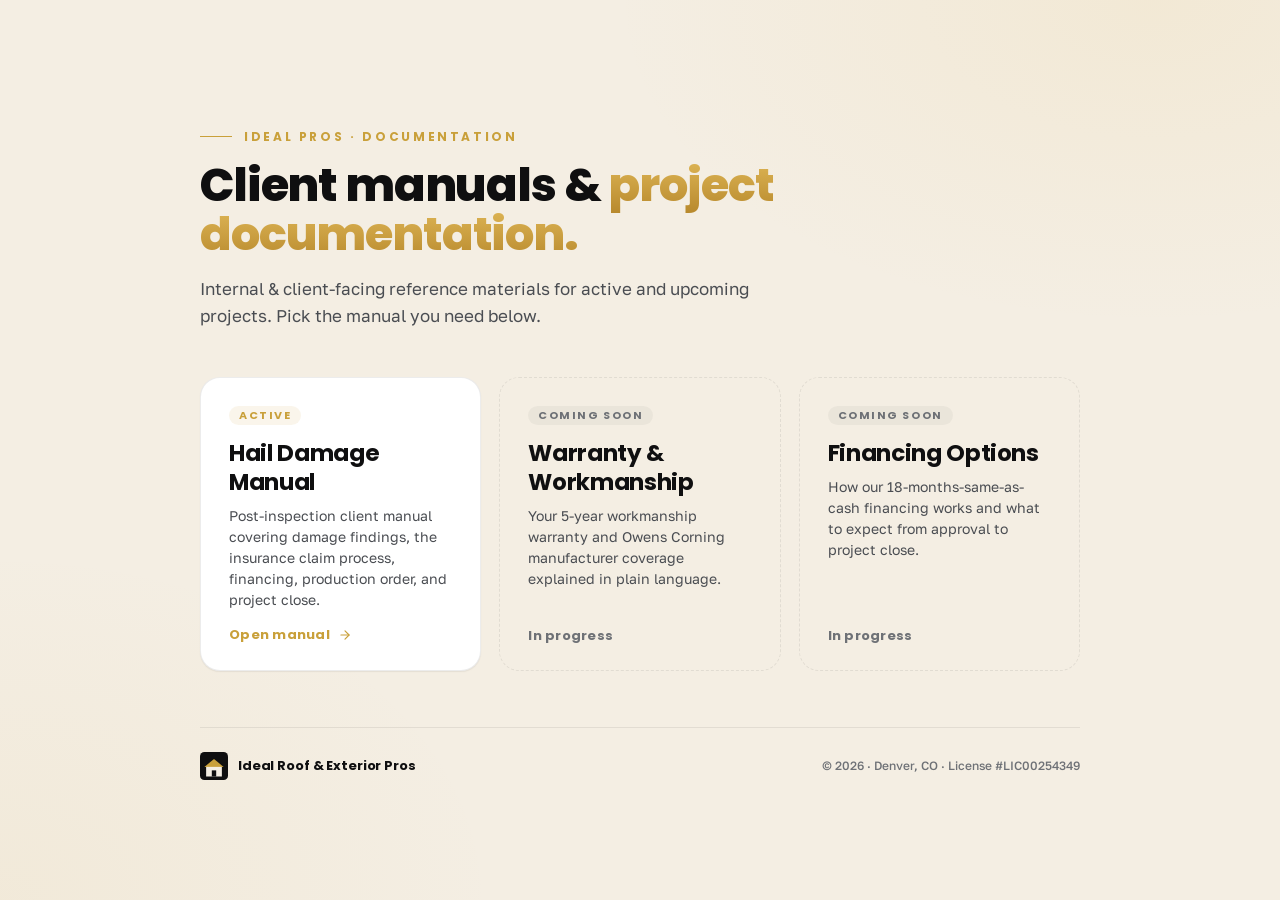
==== index.html @ 0794e02e "Initial deploy — docs hub + hail damage manual" ====
<!DOCTYPE html>
<html lang="en">
<head>
  <meta charset="UTF-8" />
  <meta name="viewport" content="width=device-width, initial-scale=1.0" />
  <title>Documentation — Ideal Roof &amp; Exterior Pros</title>
  <meta name="robots" content="noindex" />
  <meta name="theme-color" content="#0F0F10" />

  <link rel="stylesheet" href="hail/assets/brand.css" />

  <link rel="icon" type="image/svg+xml" href="data:image/svg+xml,%3Csvg xmlns='http://www.w3.org/2000/svg' viewBox='0 0 64 64'%3E%3Crect width='64' height='64' fill='%230F0F10'/%3E%3Cpolygon points='32,12 56,32 8,32' fill='%23C9A03A'/%3E%3Crect x='12' y='32' width='40' height='24' fill='%23F4EEE3'/%3E%3Crect x='26' y='40' width='12' height='16' fill='%230F0F10'/%3E%3C/svg%3E" />

  <style>
    body {
      min-height: 100vh;
      margin: 0;
      background:
        radial-gradient(70% 60% at 90% 0%,  rgba(226,186,90,.10) 0, rgba(226,186,90,0) 60%),
        radial-gradient(60% 60% at 0% 100%, rgba(201,160,58,.06) 0, rgba(201,160,58,0) 65%),
        var(--bg);
      color: var(--fg);
      display: flex; align-items: center; justify-content: center;
      padding: 80px 24px;
    }

    .hub {
      width: 100%;
      max-width: 880px;
      text-align: left;
    }

    .hub-eyebrow {
      display: inline-flex; align-items: center; gap: 12px;
      font: var(--t-eyebrow);
      letter-spacing: var(--track-eyebrow);
      text-transform: uppercase;
      color: var(--accent);
      margin-bottom: 18px;
    }
    .hub-eyebrow::before { content: ""; width: 32px; height: 1px; background: var(--accent); }

    .hub h1 {
      font: var(--t-h2);
      letter-spacing: var(--track-head);
      margin: 0 0 18px;
    }
    .hub h1 .gg {
      background: var(--grad-gold-deep);
      -webkit-background-clip: text;
      background-clip: text; color: transparent;
    }
    .hub > p {
      font: 400 17px/1.55 var(--font-body);
      color: var(--fg-muted);
      max-width: 56ch;
      margin: 0 0 48px;
    }

    .doc-grid {
      display: grid;
      grid-template-columns: repeat(auto-fill, minmax(280px, 1fr));
      gap: 18px;
    }

    .doc-card {
      display: flex; flex-direction: column;
      padding: 28px;
      background: var(--alpine-white);
      border: 1px solid var(--hairline);
      border-radius: var(--radius-lg);
      box-shadow: var(--shadow-1);
      color: inherit;
      text-decoration: none;
      transition: transform var(--dur-base) var(--ease-out),
                  box-shadow var(--dur-base) var(--ease-out),
                  border-color var(--dur-base) var(--ease-out);
      position: relative; overflow: hidden;
    }
    .doc-card::before {
      content: ""; position: absolute; left: 0; top: 0; bottom: 0;
      width: 4px; background: var(--accent);
      transform: scaleY(0); transform-origin: top;
      transition: transform var(--dur-base) var(--ease-out);
    }
    .doc-card:hover {
      transform: translateY(-3px);
      box-shadow: var(--shadow-3);
      border-color: var(--accent);
      color: inherit;
    }
    .doc-card:hover::before { transform: scaleY(1); }

    .doc-card .tag {
      display: inline-block;
      font: 700 11px/1 var(--font-display);
      letter-spacing: .14em;
      text-transform: uppercase;
      color: var(--accent);
      padding: 4px 10px;
      background: rgba(201,160,58,.10);
      border-radius: 999px;
      margin-bottom: 14px;
      align-self: flex-start;
    }
    .doc-card h3 {
      font: var(--t-h4);
      letter-spacing: var(--track-tight);
      margin: 0 0 8px;
    }
    .doc-card p {
      font: 400 14px/1.5 var(--font-body);
      color: var(--fg-muted);
      margin: 0 0 18px;
    }
    .doc-card .row {
      display: flex; align-items: center; gap: 8px;
      margin-top: auto;
      font: 700 13px/1 var(--font-display);
      letter-spacing: .02em;
      color: var(--accent);
    }
    .doc-card .row svg { width: 14px; height: 14px; stroke: currentColor; fill: none; stroke-width: 2; stroke-linecap: round; stroke-linejoin: round; }

    .doc-card.placeholder {
      background: transparent;
      border-style: dashed;
      box-shadow: none;
      color: var(--fg-soft);
      cursor: default;
    }
    .doc-card.placeholder:hover {
      transform: none;
      box-shadow: none;
      border-color: var(--hairline-strong);
    }
    .doc-card.placeholder::before { display: none; }
    .doc-card.placeholder .tag {
      color: var(--fg-soft);
      background: rgba(15,15,16,.04);
    }
    .doc-card.placeholder .row { color: var(--fg-soft); }

    .hub-footer {
      margin-top: 56px;
      padding-top: 24px;
      border-top: 1px solid var(--hairline);
      display: flex; align-items: center; justify-content: space-between; gap: 16px;
      font: var(--t-caption);
      color: var(--fg-soft);
      flex-wrap: wrap;
    }
    .hub-footer .brand {
      display: flex; align-items: center; gap: 10px;
    }
    .hub-footer .brand .mark {
      width: 28px; height: 28px;
    }
    .hub-footer .brand b {
      color: var(--fg);
      font: 700 13px/1 var(--font-display);
      letter-spacing: -.01em;
    }
  </style>
</head>
<body>
  <main class="hub">
    <span class="hub-eyebrow">Ideal Pros · Documentation</span>
    <h1>Client manuals &amp; <span class="gg">project documentation.</span></h1>
    <p>Internal &amp; client-facing reference materials for active and upcoming projects. Pick the manual you need below.</p>

    <div class="doc-grid">

      <a class="doc-card" href="hail/">
        <span class="tag">Active</span>
        <h3>Hail Damage Manual</h3>
        <p>Post-inspection client manual covering damage findings, the insurance claim process, financing, production order, and project close.</p>
        <div class="row">
          Open manual
          <svg viewBox="0 0 24 24"><line x1="5" y1="12" x2="19" y2="12"/><polyline points="12 5 19 12 12 19"/></svg>
        </div>
      </a>

      <a class="doc-card placeholder">
        <span class="tag">Coming soon</span>
        <h3>Warranty &amp; Workmanship</h3>
        <p>Your 5-year workmanship warranty and Owens Corning manufacturer coverage explained in plain language.</p>
        <div class="row">In progress</div>
      </a>

      <a class="doc-card placeholder">
        <span class="tag">Coming soon</span>
        <h3>Financing Options</h3>
        <p>How our 18-months-same-as-cash financing works and what to expect from approval to project close.</p>
        <div class="row">In progress</div>
      </a>

    </div>

    <div class="hub-footer">
      <div class="brand">
        <svg class="mark" viewBox="0 0 64 64" xmlns="http://www.w3.org/2000/svg">
          <rect width="64" height="64" rx="10" fill="#0F0F10"/>
          <polygon points="32,16 54,34 10,34" fill="#C9A03A"/>
          <rect x="14" y="34" width="36" height="22" fill="#F4EEE3"/>
          <rect x="27" y="42" width="10" height="14" fill="#0F0F10"/>
        </svg>
        <b>Ideal Roof &amp; Exterior Pros</b>
      </div>
      <div>© 2026 · Denver, CO · License #LIC00254349</div>
    </div>
  </main>
</body>
</html>
---- hail/assets/brand.css ----
/* ============================================================
   Ideal Roof & Exterior Pros — Design System
   colors_and_type.css · v1.1
   ============================================================ */

/* Load brand fonts from Google Fonts.
   Display: Poppins (300-900). Body: Golos Text (400-900). */
@import url('https://fonts.googleapis.com/css2?family=Poppins:wght@300;400;500;600;700;800;900&family=Golos+Text:wght@400;500;600;700;800;900&display=swap');

:root {
  /* ---------- COLOR TOKENS (raw palette) ---------- */
  /* Golds — the signature. Eyedropper-matched to the logo. */
  --ideal-gold:      #C9A03A;  /* Signature — CTAs, accent moments */
  --burnished-gold:  #E2BA5A;  /* Highlight, gradient top stop */
  --deep-gold:       #B5862A;  /* Gradient bottom stop, hover */
  --champagne:       #F4E5C0;  /* Soft gold tint — hover, soft surfaces */

  /* Darks — anchors */
  --onyx:            #0F0F10;  /* Deepest dark */
  --graphite:        #2B2D2F;  /* Primary dark (headlines, body on light) */
  --slate-smoke:     #4A4D52;  /* Supporting dark, secondary text */
  --ash:             #6E7176;  /* Mid neutral, captions */

  /* Lights — backgrounds */
  --cream-stone:     #F4EEE3;  /* Warm base — 55% of layouts */
  --morning-fog:     #ECEEF0;  /* Cool UI neutral */
  --alpine-white:    #FFFFFF;  /* Clean base */

  /* Hairlines derived from onyx */
  --hairline:        rgba(15,15,16,.08);
  --hairline-strong: rgba(15,15,16,.14);
  --hairline-soft:   rgba(15,15,16,.05);
  --hairline-dark:   rgba(244,238,227,.10);

  /* ---------- SEMANTIC TOKENS ---------- */
  --bg:              var(--cream-stone);
  --bg-alt:          var(--alpine-white);
  --bg-cool:         var(--morning-fog);
  --bg-dark:         var(--onyx);
  --bg-dark-alt:     var(--graphite);

  --fg:              var(--onyx);          /* Primary text on light */
  --fg-muted:        var(--slate-smoke);   /* Body text */
  --fg-soft:         var(--ash);           /* Captions, meta */
  --fg-inverse:      var(--cream-stone);   /* Text on dark */
  --fg-inverse-muted:rgba(244,238,227,.72);

  --accent:          var(--ideal-gold);
  --accent-hover:    var(--deep-gold);
  --accent-soft:     var(--champagne);

  /* ---------- BRAND GRADIENTS ---------- */
  --grad-gold:       linear-gradient(180deg, #E2BA5A 0%, #C9A03A 100%);
  --grad-gold-deep:  linear-gradient(180deg, #E2BA5A 0%, #B5862A 100%);
  --grad-dark:       linear-gradient(160deg, #0F0F10 0%, #2B2D2F 100%);
  --grad-dark-soft:  linear-gradient(180deg, #3A3C40 0%, #0F0F10 100%);
  --grad-hero-glow:  radial-gradient(60% 60% at 85% 10%, rgba(226,186,90,.22) 0, rgba(226,186,90,0) 60%),
                     radial-gradient(55% 60% at 10% 95%, rgba(201,160,58,.16) 0, rgba(201,160,58,0) 60%);

  /* ---------- TYPE FAMILIES ---------- */
  --font-display: 'Poppins', -apple-system, BlinkMacSystemFont, 'Segoe UI', Roboto, sans-serif;
  --font-body:    'Golos Text', 'Poppins', -apple-system, BlinkMacSystemFont, 'Segoe UI', Roboto, sans-serif;
  --font-mono:    ui-monospace, SFMono-Regular, Menlo, 'Roboto Mono', monospace;

  /* ---------- TYPE SCALE (token → role) ---------- */
  /* All headings: Poppins, tight tracking, heavy weights. */
  --t-display-xl: 900 clamp(56px, 6.8vw, 96px)/0.98 var(--font-display);
  --t-display-l:  800 clamp(40px, 4.6vw, 72px)/1.02 var(--font-display);
  --t-h1:         900 clamp(44px, 5.4vw, 72px)/1.02 var(--font-display);
  --t-h2:         800 clamp(32px, 3.6vw, 56px)/1.06 var(--font-display);
  --t-h3:         800 clamp(24px, 2.4vw, 36px)/1.10 var(--font-display);
  --t-h4:         700 clamp(20px, 1.8vw, 26px)/1.25 var(--font-display);
  --t-h5:         700 18px/1.4 var(--font-display);

  --t-body-l:     400 18px/1.6  var(--font-body);
  --t-body:       400 15px/1.55 var(--font-body);
  --t-body-s:     400 13px/1.55 var(--font-body);
  --t-caption:    500 12px/1.5  var(--font-body);

  --t-eyebrow:    700 12px/1 var(--font-display);     /* +.22em tracked uppercase */
  --t-label:      700 13px/1 var(--font-display);     /* +.12em tracked uppercase */
  --t-cta:        700 14px/1 var(--font-display);     /* CTAs */

  /* Tracking presets (apply with letter-spacing) */
  --track-hero:    -.035em;
  --track-head:    -.025em;
  --track-tight:   -.015em;
  --track-normal:  -.005em;
  --track-label:    .12em;
  --track-eyebrow:  .22em;

  /* ---------- SPACING · 4px grid ---------- */
  --sp-1:   4px;
  --sp-2:   8px;
  --sp-3:   12px;
  --sp-4:   16px;
  --sp-5:   20px;
  --sp-6:   24px;
  --sp-8:   32px;
  --sp-10:  40px;
  --sp-12:  48px;
  --sp-14:  56px;
  --sp-16:  64px;
  --sp-20:  80px;
  --sp-24:  96px;
  --sp-28:  112px;
  --sp-32:  128px;

  /* ---------- RADII ---------- */
  --radius-xs:  4px;
  --radius-sm:  6px;
  --radius-md:  12px;
  --radius-lg:  20px;
  --radius-xl:  28px;
  --radius-pill: 999px;

  /* ---------- SHADOWS · soft, warm, low-contrast ---------- */
  --shadow-1: 0 1px 2px rgba(15,15,16,.04), 0 1px 1px rgba(15,15,16,.03);
  --shadow-2: 0 6px 16px rgba(15,15,16,.06), 0 2px 4px rgba(15,15,16,.04);
  --shadow-3: 0 14px 32px rgba(15,15,16,.10), 0 4px 8px rgba(15,15,16,.05);
  --shadow-4: 0 24px 56px rgba(15,15,16,.14), 0 8px 16px rgba(15,15,16,.06);
  --shadow-gold: 0 10px 30px rgba(201,160,58,.35);

  /* ---------- MOTION ---------- */
  --ease-out: cubic-bezier(.22, .61, .36, 1);     /* default */
  --ease-in-out: cubic-bezier(.65, 0, .35, 1);
  --ease-spring: cubic-bezier(.34, 1.3, .64, 1);
  --dur-fast:   120ms;
  --dur-base:   220ms;
  --dur-slow:   420ms;

  /* ---------- LAYOUT ---------- */
  --container:  1240px;
  --gutter:     32px;
}

/* ============================================================
   BASE / RESET
   ============================================================ */
*,
*::before,
*::after { box-sizing: border-box; }

html, body {
  margin: 0;
  background: var(--bg);
  color: var(--fg);
  font: var(--t-body);
  -webkit-font-smoothing: antialiased;
  text-rendering: optimizeLegibility;
}

img { max-width: 100%; display: block; }
a { color: inherit; text-decoration: none; }
a:hover { color: var(--accent); }

::selection { background: var(--champagne); color: var(--onyx); }

/* ============================================================
   SEMANTIC ELEMENTS
   ============================================================ */
h1 { font: var(--t-h1); letter-spacing: var(--track-hero); margin: 0 0 var(--sp-5); color: var(--fg); }
h2 { font: var(--t-h2); letter-spacing: var(--track-head); margin: 0 0 var(--sp-5); color: var(--fg); }
h3 { font: var(--t-h3); letter-spacing: var(--track-head); margin: 0 0 var(--sp-4); color: var(--fg); }
h4 { font: var(--t-h4); letter-spacing: var(--track-tight); margin: 0 0 var(--sp-3); color: var(--fg); }
h5 { font: var(--t-h5); letter-spacing: var(--track-normal); margin: 0 0 var(--sp-3); color: var(--fg); }

p  { margin: 0 0 var(--sp-4); max-width: 72ch; color: var(--fg-muted); }

.eyebrow {
  font: var(--t-eyebrow);
  letter-spacing: var(--track-eyebrow);
  text-transform: uppercase;
  color: var(--accent);
  margin: 0 0 var(--sp-5);
  display: inline-block;
}

.lede {
  font: 400 clamp(18px,1.6vw,22px)/1.55 var(--font-body);
  color: var(--fg-muted);
  max-width: 44ch;
}

.label {
  font: var(--t-label);
  letter-spacing: var(--track-label);
  text-transform: uppercase;
  color: var(--accent);
}

code, kbd, samp {
  font-family: var(--font-mono);
  font-size: .9em;
  background: var(--morning-fog);
  padding: 2px 6px;
  border-radius: var(--radius-xs);
  color: var(--graphite);
}

/* ---------- Gold gradient text treatment ---------- */
.text-gold-grad {
  background: var(--grad-gold-deep);
  -webkit-background-clip: text;
  background-clip: text;
  color: transparent;
}

.text-dark-grad {
  background: var(--grad-dark-soft);
  -webkit-background-clip: text;
  background-clip: text;
  color: transparent;
}

/* ---------- Utility classes ---------- */
.wrap { max-width: var(--container); margin: 0 auto; padding: 0 var(--gutter); }
.surface       { background: var(--alpine-white); border: 1px solid var(--hairline); border-radius: var(--radius-md); }
.surface-cream { background: var(--cream-stone); border: 1px solid var(--hairline); border-radius: var(--radius-md); }
.surface-dark  { background: var(--onyx); color: var(--fg-inverse); border-radius: var(--radius-md); }
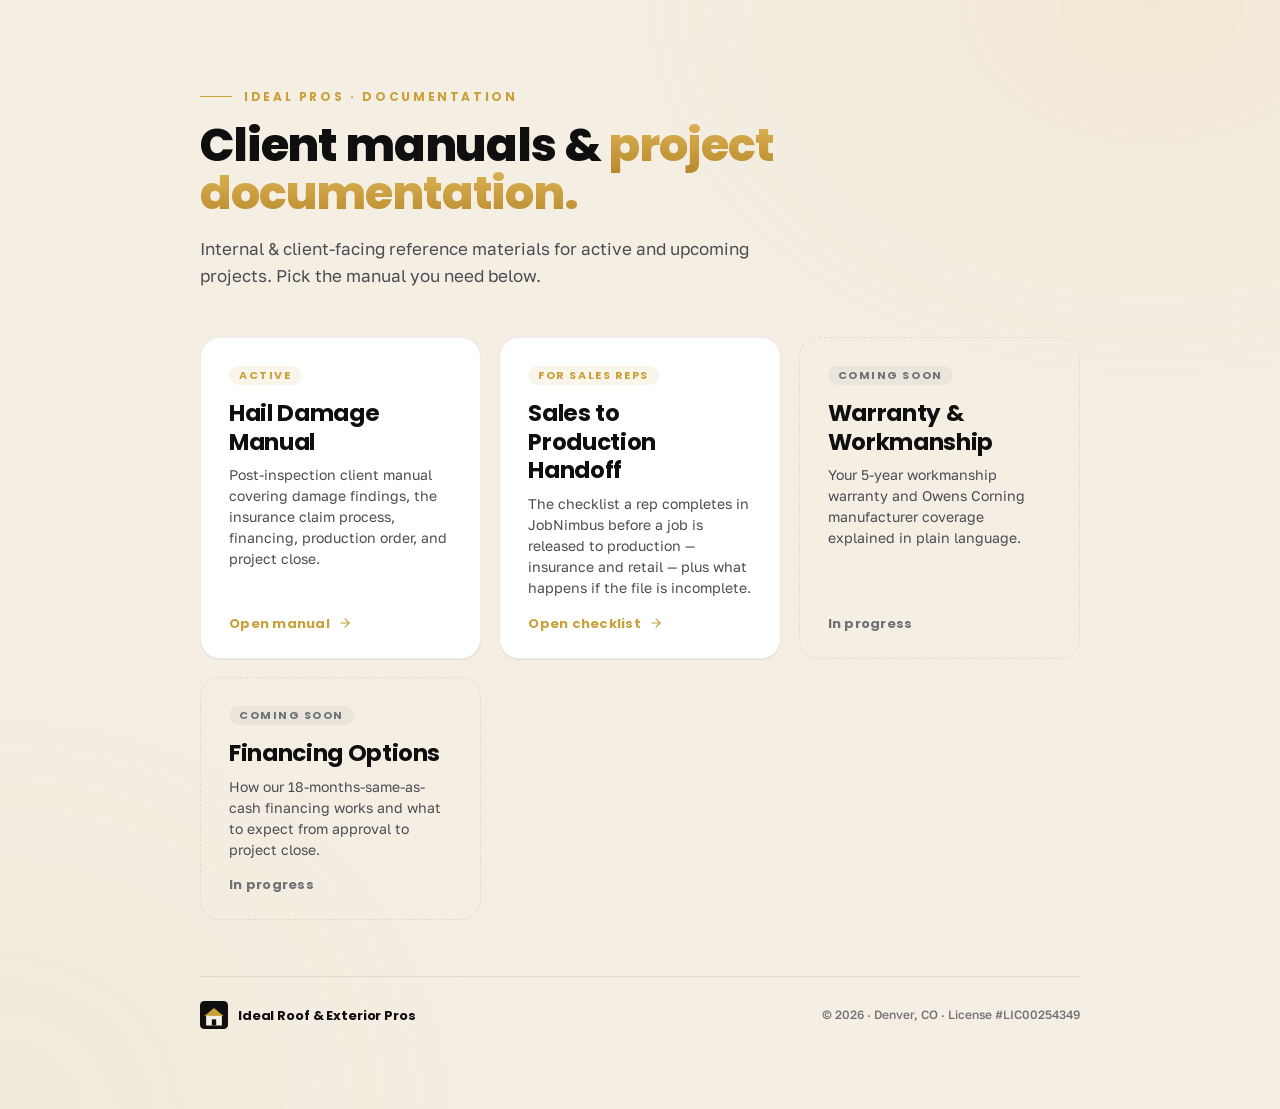
==== commit e39bf8fe: "Add Sales to Production Handoff checklist at /handoff Internal page for sales reps covering what the" ====
--- a/index.html
+++ b/index.html
@@ -177,6 +177,16 @@
         <p>Post-inspection client manual covering damage findings, the insurance claim process, financing, production order, and project close.</p>
         <div class="row">
           Open manual
+          <svg viewBox="0 0 24 24"><line x1="5" y1="12" x2="19" y2="12"/><polyline points="12 5 19 12 12 19"/></svg>
+        </div>
+      </a>
+
+      <a class="doc-card" href="handoff/">
+        <span class="tag">For sales reps</span>
+        <h3>Sales to Production Handoff</h3>
+        <p>The checklist a rep completes in JobNimbus before a job is released to production — insurance and retail — plus what happens if the file is incomplete.</p>
+        <div class="row">
+          Open checklist
           <svg viewBox="0 0 24 24"><line x1="5" y1="12" x2="19" y2="12"/><polyline points="12 5 19 12 12 19"/></svg>
         </div>
       </a>
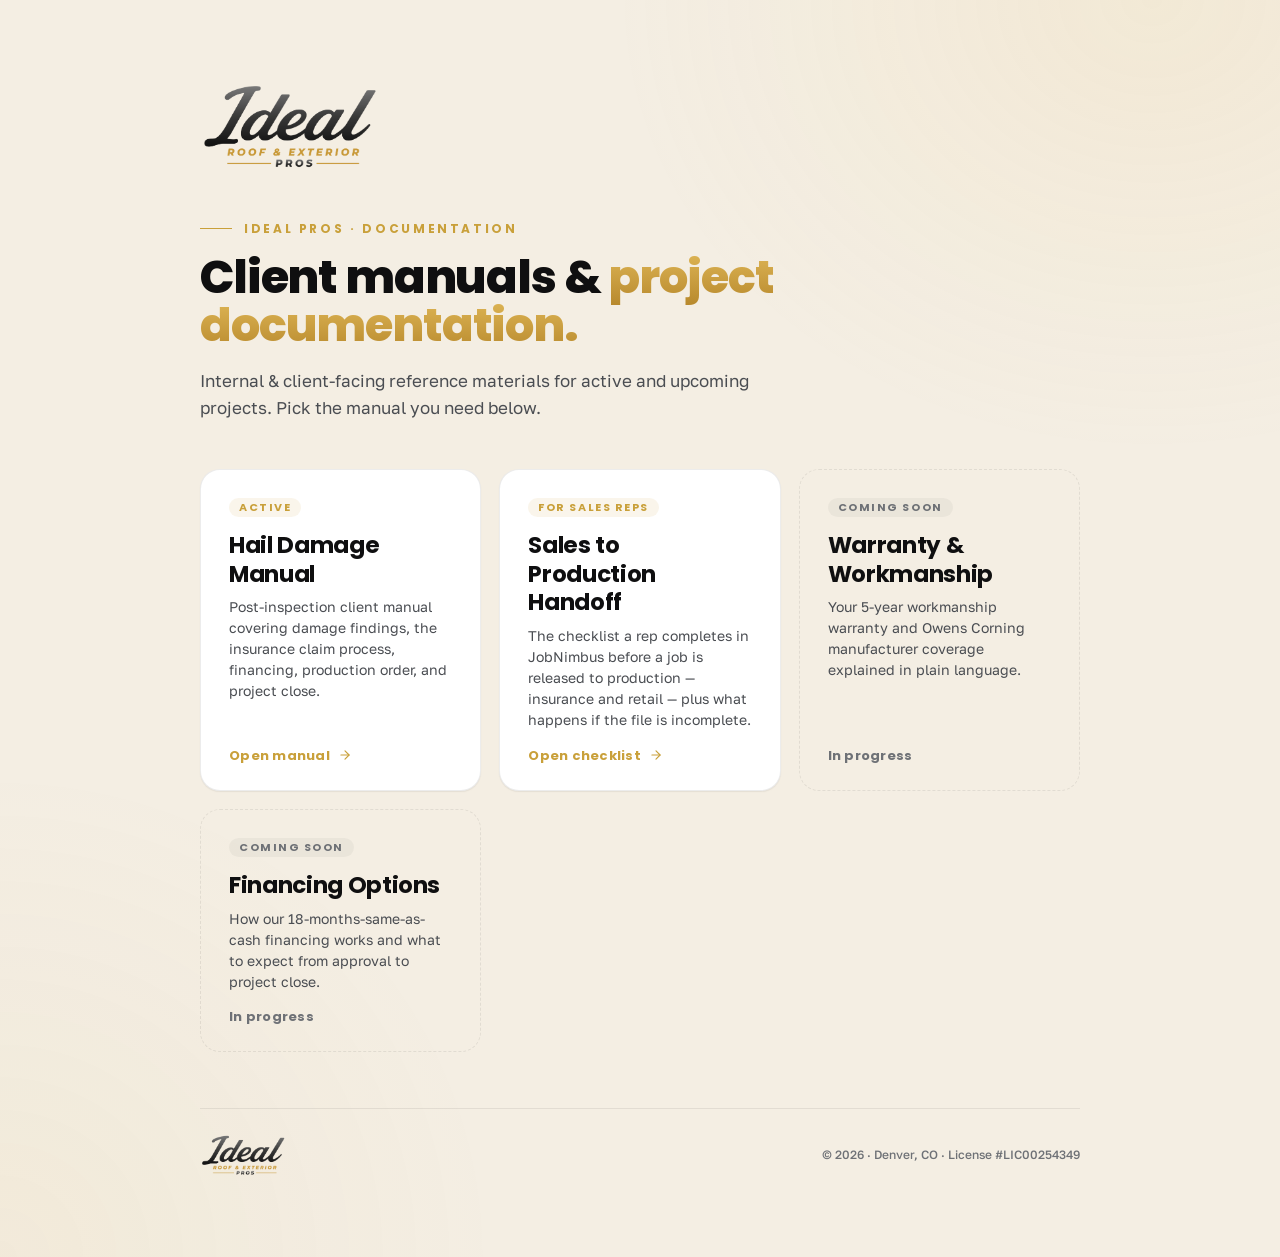
==== commit 56dc7836: "Use the Ideal Pros script logo across the docs site Replaces the placeholder house icon with the rea" ====
--- a/index.html
+++ b/index.html
@@ -29,6 +29,12 @@
       max-width: 880px;
       text-align: left;
     }
+
+    .hub-logo {
+      height: 76px; width: auto; display: block;
+      margin-bottom: 32px;
+    }
+    @media (min-width: 701px) { .hub-logo { height: 92px; margin-bottom: 40px; } }
 
     .hub-eyebrow {
       display: inline-flex; align-items: center; gap: 12px;
@@ -153,18 +159,14 @@
     .hub-footer .brand {
       display: flex; align-items: center; gap: 10px;
     }
-    .hub-footer .brand .mark {
-      width: 28px; height: 28px;
-    }
-    .hub-footer .brand b {
-      color: var(--fg);
-      font: 700 13px/1 var(--font-display);
-      letter-spacing: -.01em;
+    .hub-footer .brand .foot-logo {
+      height: 44px; width: auto; display: block;
     }
   </style>
 </head>
 <body>
   <main class="hub">
+    <img class="hub-logo" src="assets/logo-dark.webp" alt="Ideal Roof &amp; Exterior Pros" width="2170" height="1115" />
     <span class="hub-eyebrow">Ideal Pros · Documentation</span>
     <h1>Client manuals &amp; <span class="gg">project documentation.</span></h1>
     <p>Internal &amp; client-facing reference materials for active and upcoming projects. Pick the manual you need below.</p>
@@ -209,13 +211,7 @@
 
     <div class="hub-footer">
       <div class="brand">
-        <svg class="mark" viewBox="0 0 64 64" xmlns="http://www.w3.org/2000/svg">
-          <rect width="64" height="64" rx="10" fill="#0F0F10"/>
-          <polygon points="32,16 54,34 10,34" fill="#C9A03A"/>
-          <rect x="14" y="34" width="36" height="22" fill="#F4EEE3"/>
-          <rect x="27" y="42" width="10" height="14" fill="#0F0F10"/>
-        </svg>
-        <b>Ideal Roof &amp; Exterior Pros</b>
+        <img class="foot-logo" src="assets/logo-dark.webp" alt="Ideal Roof &amp; Exterior Pros" width="2170" height="1115" />
       </div>
       <div>© 2026 · Denver, CO · License #LIC00254349</div>
     </div>
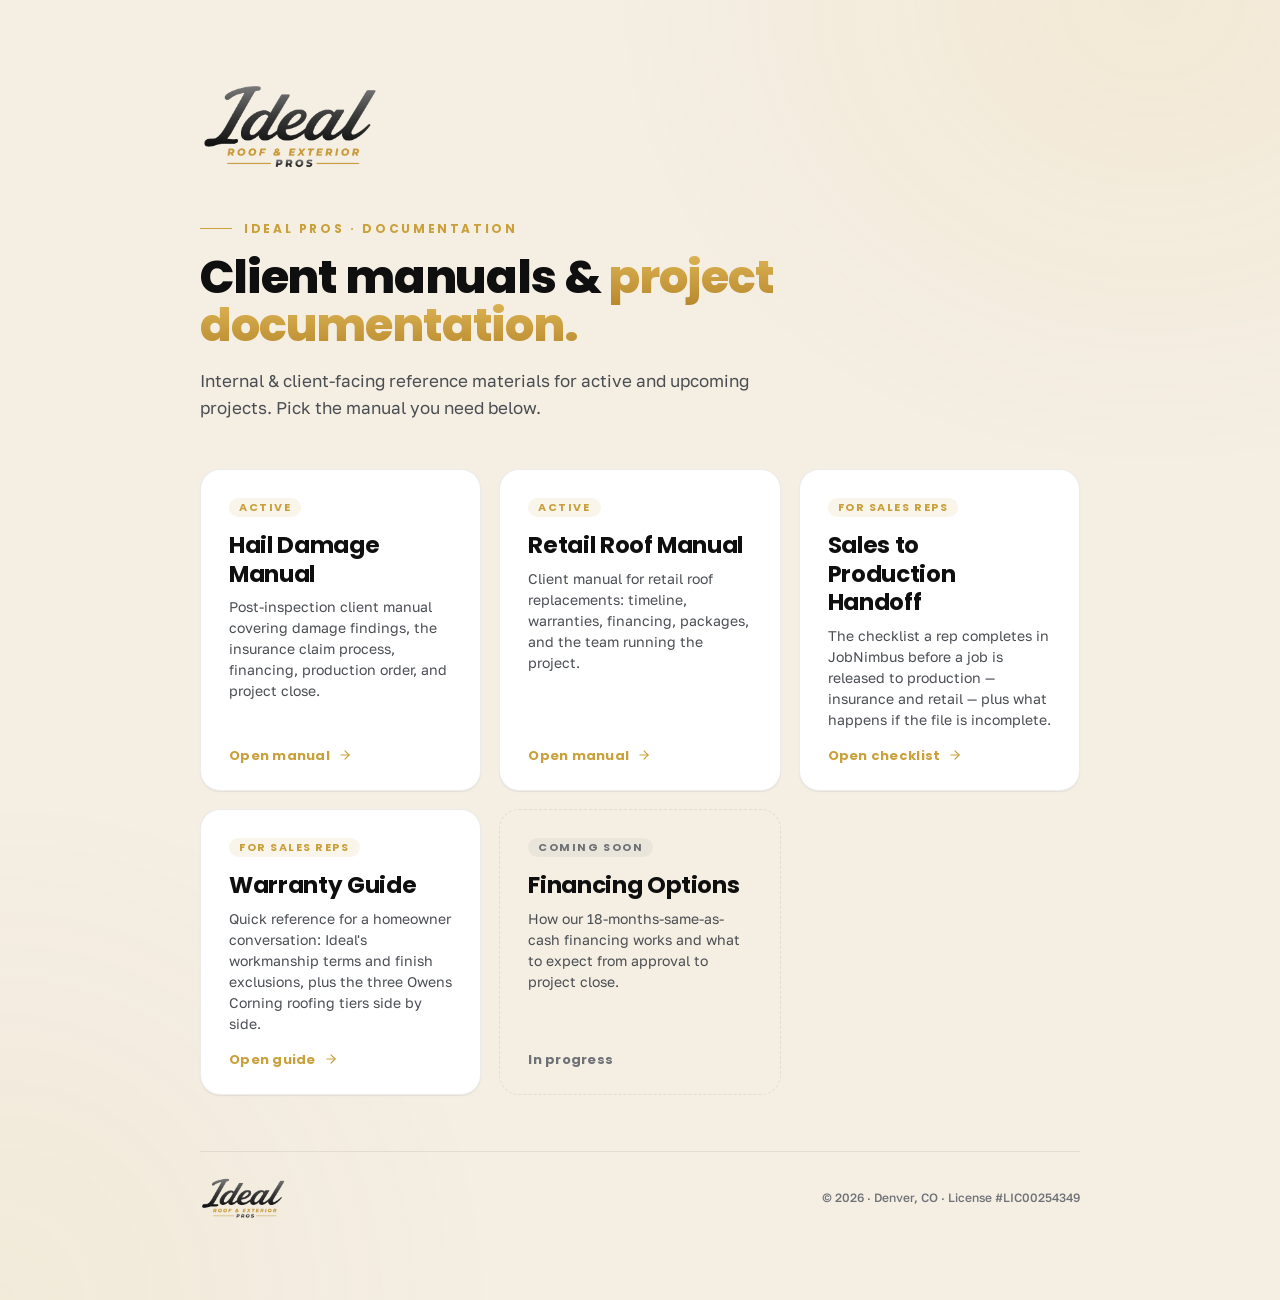
==== commit 3bdf54af: "Add Warranty Guide and the retail manual to the docs site Two new pages on the hub, plus a correctio" ====
--- a/index.html
+++ b/index.html
@@ -183,6 +183,16 @@
         </div>
       </a>
 
+      <a class="doc-card" href="retail/">
+        <span class="tag">Active</span>
+        <h3>Retail Roof Manual</h3>
+        <p>Client manual for retail roof replacements: timeline, warranties, financing, packages, and the team running the project.</p>
+        <div class="row">
+          Open manual
+          <svg viewBox="0 0 24 24"><line x1="5" y1="12" x2="19" y2="12"/><polyline points="12 5 19 12 12 19"/></svg>
+        </div>
+      </a>
+
       <a class="doc-card" href="handoff/">
         <span class="tag">For sales reps</span>
         <h3>Sales to Production Handoff</h3>
@@ -193,11 +203,14 @@
         </div>
       </a>
 
-      <a class="doc-card placeholder">
-        <span class="tag">Coming soon</span>
-        <h3>Warranty &amp; Workmanship</h3>
-        <p>Your 5-year workmanship warranty and Owens Corning manufacturer coverage explained in plain language.</p>
-        <div class="row">In progress</div>
+      <a class="doc-card" href="warranty/">
+        <span class="tag">For sales reps</span>
+        <h3>Warranty Guide</h3>
+        <p>Quick reference for a homeowner conversation: Ideal's workmanship terms and finish exclusions, plus the three Owens Corning roofing tiers side by side.</p>
+        <div class="row">
+          Open guide
+          <svg viewBox="0 0 24 24"><line x1="5" y1="12" x2="19" y2="12"/><polyline points="12 5 19 12 12 19"/></svg>
+        </div>
       </a>
 
       <a class="doc-card placeholder">
